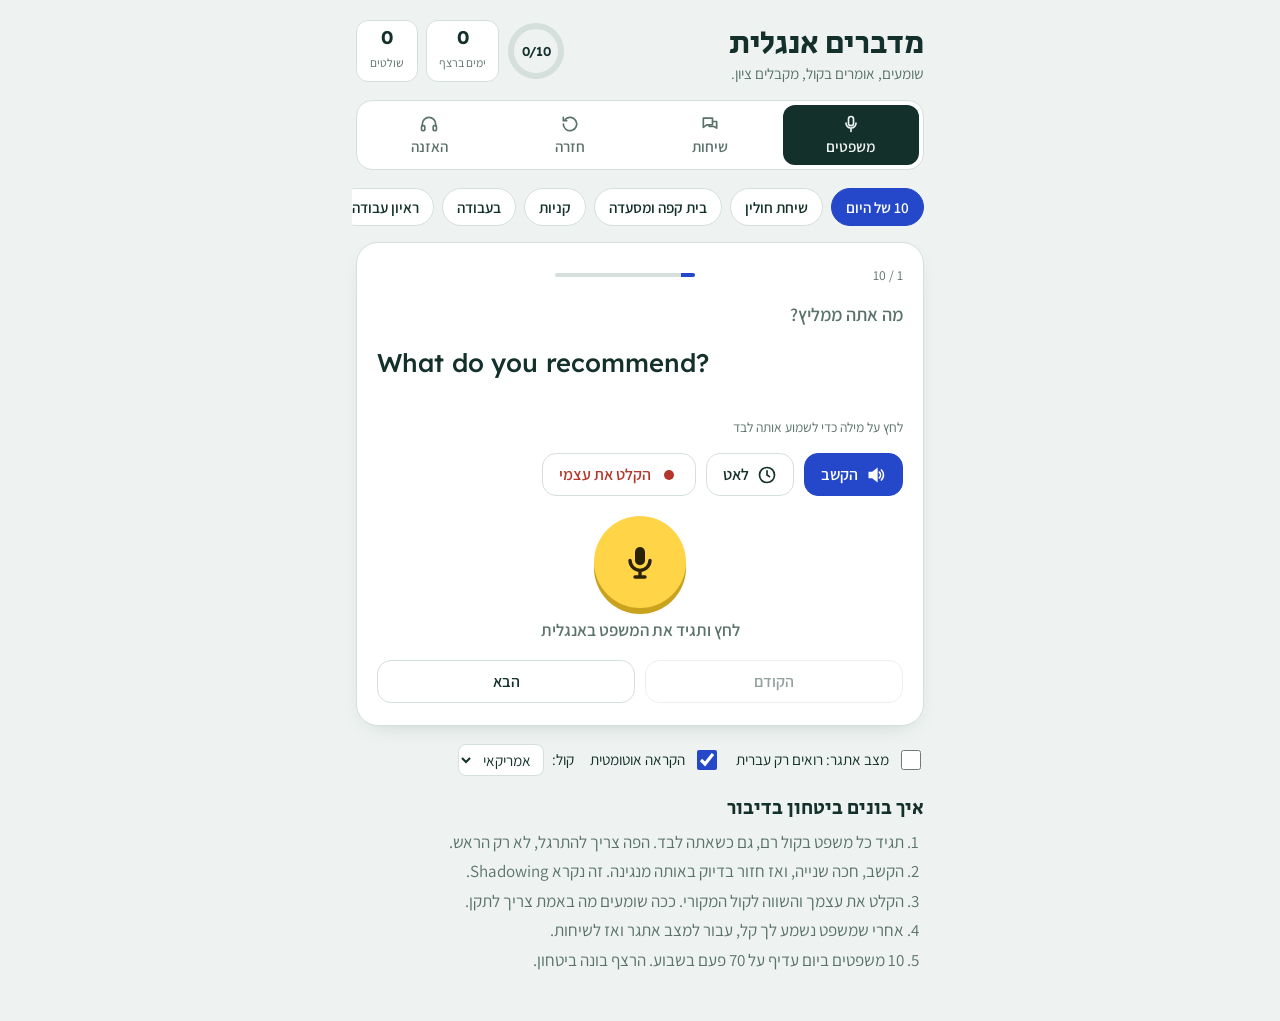
==== index.html @ 42d158cd "מדברים אנגלית - גרסה ראשונה Co-Authored-By: Claude Opus 5.5 <noreply@anthropic.com> Claude-Session: " ====
<!doctype html>
<html lang="he" dir="rtl">
<head>
<meta charset="utf-8">
<meta name="viewport" content="width=device-width,initial-scale=1,viewport-fit=cover">
<title>מדברים אנגלית</title>
<link rel="preconnect" href="https://fonts.googleapis.com">
<link rel="stylesheet" href="https://fonts.googleapis.com/css2?family=Assistant:wght@400;600;700&family=Lexend:wght@400;500;600&family=Secular+One&display=swap">
<link rel="stylesheet" href="css/style.css">
</head>
<body>
<div class="wrap">
  <header>
    <h1>מדברים אנגלית<small>שומעים, אומרים בקול, מקבלים ציון.</small></h1>
    <div class="stats" aria-label="התקדמות">
      <div class="goal" title="יעד יומי: 10 משפטים">
        <svg viewBox="0 0 58 58"><circle class="track" cx="29" cy="29" r="25"/><circle class="fill" id="goalRing" cx="29" cy="29" r="25" stroke-dasharray="157.1" stroke-dashoffset="157.1"/></svg>
        <span id="goalTxt">0/10</span>
      </div>
      <div class="stat"><b id="sStreak">0</b><span>ימים ברצף</span></div>
      <div class="stat"><b id="sMastered">0</b><span>שולטים</span></div>
    </div>
  </header>

  <div class="modes" role="tablist" aria-label="מצבי תרגול">
    <button class="mode" role="tab" data-mode="practice" aria-selected="true">
      <svg viewBox="0 0 24 24" fill="none" stroke="currentColor" stroke-width="2" stroke-linecap="round"><rect x="9" y="3" width="6" height="11" rx="3"/><path d="M6 11a6 6 0 0 0 12 0M12 17v4"/></svg>משפטים</button>
    <button class="mode" role="tab" data-mode="talk" aria-selected="false">
      <svg viewBox="0 0 24 24" fill="none" stroke="currentColor" stroke-width="2" stroke-linejoin="round"><path d="M4 5h11v8H8l-4 3V5z"/><path d="M15 9h5v8l-3-2h-6v-2"/></svg>שיחות</button>
    <button class="mode" role="tab" data-mode="review" aria-selected="false">
      <svg viewBox="0 0 24 24" fill="none" stroke="currentColor" stroke-width="2" stroke-linecap="round"><path d="M4 12a8 8 0 1 0 2.4-5.7M4 4v4h4"/></svg><span>חזרה<span class="badge" id="reviewBadge"></span></span></button>
    <button class="mode" role="tab" data-mode="listen" aria-selected="false">
      <svg viewBox="0 0 24 24" fill="none" stroke="currentColor" stroke-width="2" stroke-linecap="round"><path d="M4 14v-2a8 8 0 0 1 16 0v2"/><rect x="3" y="14" width="4" height="6" rx="1.5"/><rect x="17" y="14" width="4" height="6" rx="1.5"/></svg>האזנה</button>
  </div>

  <!-- ===== משפטים + חזרה ===== -->
  <section id="view-practice">
    <nav class="topics" id="topics" aria-label="נושאים"></nav>
    <div class="card" aria-live="polite" id="practiceCard" style="margin-top:12px">
      <div class="cardtop"><span id="pos">1 / 7</span><div class="progressbar"><i id="bar"></i></div><span id="status"></span></div>
      <div class="he" id="he"></div>
      <p class="en" id="en" lang="en"></p>
      <div class="hint">לחץ על מילה כדי לשמוע אותה לבד</div>
      <div class="tip" id="tip"></div>
      <div class="row">
        <button class="btn primary" id="listen"><svg viewBox="0 0 24 24" fill="none" stroke="currentColor" stroke-width="2" stroke-linecap="round"><path d="M4 9v6h4l5 4V5L8 9H4z" fill="currentColor"/><path d="M16 8.5a5 5 0 0 1 0 7M18.5 6a8.5 8.5 0 0 1 0 12"/></svg>הקשב</button>
        <button class="btn" id="slow"><svg viewBox="0 0 24 24" fill="none" stroke="currentColor" stroke-width="2" stroke-linecap="round"><circle cx="12" cy="12" r="9"/><path d="M12 7v5l3 2"/></svg>לאט</button>
        <button class="btn rec" id="recBtn" hidden><svg viewBox="0 0 24 24"><circle cx="12" cy="12" r="6" fill="currentColor"/></svg><span>הקלט את עצמי</span></button>
        <button class="btn" id="playMine" hidden><svg viewBox="0 0 24 24" fill="currentColor"><path d="M8 5v14l11-7z"/></svg>הקול שלי</button>
        <button class="btn" id="reveal" hidden>הצג את המשפט</button>
      </div>

      <div class="miczone">
        <button class="mic" id="mic" aria-label="לחץ ודבר"><svg viewBox="0 0 24 24" fill="currentColor"><rect x="9" y="3" width="6" height="11" rx="3"/><path d="M6 11a6 6 0 0 0 12 0" fill="none" stroke="currentColor" stroke-width="2" stroke-linecap="round"/><path d="M12 17v4M9 21h6" stroke="currentColor" stroke-width="2" stroke-linecap="round"/></svg></button>
        <div class="miclabel" id="micLabel">לחץ ותגיד את המשפט באנגלית</div>
      </div>

      <div class="result" id="result" hidden>
        <div class="score" id="score"></div>
        <div class="words" id="words"></div>
        <div class="heard" id="heard"></div>
      </div>

      <div class="selfrate" id="selfrate" hidden>
        <button class="btn" data-rate="2">אמרתי בביטחון</button>
        <button class="btn" data-rate="1">כמעט</button>
        <button class="btn" data-rate="0">צריך עוד תרגול</button>
      </div>

      <div class="nav">
        <button class="btn" id="prev">הקודם</button>
        <button class="btn" id="next">הבא</button>
      </div>
    </div>
    <div class="card empty" id="reviewEmpty" hidden style="margin-top:12px">
      <h2>אין משפטים לחזרה</h2>
      <p>משפטים שקיבלו "כמעט" או "צריך עוד תרגול" יופיעו כאן אוטומטית.</p>
    </div>
  </section>

  <!-- ===== שיחות ===== -->
  <section id="view-talk" hidden>
    <div id="scenPick" class="card">
      <h2>בחר שיחה</h2>
      <p class="hint" style="margin:0">הצד השני מדבר, ואתה עונה בקול. לחץ על בועה כדי לשמוע אותה שוב.</p>
      <div class="scen-list" id="scenList"></div>
    </div>
    <div id="scenRun" class="card" hidden>
      <div class="cardtop"><button class="btn" id="scenBack">כל השיחות</button><b id="scenTitle"></b></div>
      <div class="chat" id="chat" aria-live="polite"></div>
      <div class="yourturn" id="yourTurn" hidden>
        <div class="hint">תורך: <span id="ytHe"></span></div>
        <div class="target" id="ytEn" lang="en"></div>
        <div class="row">
          <button class="btn" id="ytListen"><svg viewBox="0 0 24 24" fill="none" stroke="currentColor" stroke-width="2" stroke-linecap="round"><path d="M4 9v6h4l5 4V5L8 9H4z" fill="currentColor"/><path d="M16 8.5a5 5 0 0 1 0 7"/></svg>איך אומרים</button>
          <button class="btn" id="ytSkip">דלג</button>
        </div>
        <div class="miczone">
          <button class="mic small" id="ytMic" aria-label="ענה בקול"><svg viewBox="0 0 24 24" fill="currentColor"><rect x="9" y="3" width="6" height="11" rx="3"/><path d="M6 11a6 6 0 0 0 12 0" fill="none" stroke="currentColor" stroke-width="2" stroke-linecap="round"/><path d="M12 17v4M9 21h6" stroke="currentColor" stroke-width="2" stroke-linecap="round"/></svg></button>
          <div class="miclabel" id="ytLabel">לחץ וענה</div>
        </div>
        <div class="selfrate" id="ytSelf" hidden>
          <button class="btn" data-rate="2">אמרתי</button>
          <button class="btn" data-rate="0">עוד פעם</button>
        </div>
      </div>
      <div class="result good" id="scenDone" hidden>
        <div class="score" id="scenScore"></div>
        <div class="row"><button class="btn primary" id="scenAgain">שוב את השיחה</button><button class="btn" id="scenOthers">שיחה אחרת</button></div>
      </div>
    </div>
  </section>

  <!-- ===== האזנה ===== -->
  <section id="view-listen" hidden>
    <div class="card" id="quizCard">
      <div class="cardtop"><span id="qPos">שאלה 1 / 10</span><div class="progressbar"><i id="qBar"></i></div><span id="qScore">0 נכונות</span></div>
      <h2>מה שמעת?</h2>
      <div class="row">
        <button class="btn primary" id="qPlay"><svg viewBox="0 0 24 24" fill="none" stroke="currentColor" stroke-width="2" stroke-linecap="round"><path d="M4 9v6h4l5 4V5L8 9H4z" fill="currentColor"/><path d="M16 8.5a5 5 0 0 1 0 7M18.5 6a8.5 8.5 0 0 1 0 12"/></svg>השמע</button>
        <button class="btn" id="qSlow">לאט</button>
      </div>
      <div class="options" id="qOpts"></div>
      <p class="en" id="qReveal" lang="en" hidden></p>
      <div class="nav"><button class="btn" id="qNext" disabled>הבא</button></div>
    </div>
    <div class="card" id="quizDone" hidden>
      <div class="bigscore" id="qFinal"></div>
      <p class="empty" id="qMsg"></p>
      <button class="btn primary" id="qRestart" style="align-self:center">סבב חדש</button>
    </div>
  </section>

  <div class="toggles">
    <label><input type="checkbox" id="challenge"> מצב אתגר: רואים רק עברית</label>
    <label><input type="checkbox" id="autoplay" checked> הקראה אוטומטית</label>
    <label>קול: <select id="voiceSel"><option value="us">אמריקאי</option><option value="gb">בריטי</option></select></label>
  </div>

  <div class="note" id="micNote" hidden></div>

  <section class="coach">
    <h2>איך בונים ביטחון בדיבור</h2>
    <ol>
      <li>תגיד כל משפט בקול רם, גם כשאתה לבד. הפה צריך להתרגל, לא רק הראש.</li>
      <li>הקשב, חכה שנייה, ואז חזור בדיוק באותה מנגינה. זה נקרא Shadowing.</li>
      <li>הקלט את עצמך והשווה לקול המקורי. ככה שומעים מה באמת צריך לתקן.</li>
      <li>אחרי שמשפט נשמע לך קל, עבור למצב אתגר ואז לשיחות.</li>
      <li>10 משפטים ביום עדיף על 70 פעם בשבוע. הרצף בונה ביטחון.</li>
    </ol>
  </section>
</div>
<script src="js/data.js"></script>
<script src="js/app.js"></script>
</body>
</html>
---- css/style.css ----
/* Layout: one-column "speaking card" app — mode tabs, topic rail, one sentence at a time, big mic at the thumb */
:root{
  --bg:#EEF3F1; --surface:#FFFFFF; --ink:#13302B; --muted:#5B726C; --line:#D5E0DC;
  --accent:#2448C9; --accent-soft:#E3E9FB; --mic:#FFD447; --mic-ink:#2A2200; --mic-edge:#C9A21E;
  --good:#16794A; --good-soft:#DDF3E7; --bad:#B4372C; --bad-soft:#FBE3E0;
  --them:#F1F5F3;
  --f-display:"Secular One","Assistant",system-ui,sans-serif;
  --f-body:"Assistant",system-ui,-apple-system,"Segoe UI",sans-serif;
  --f-en:"Lexend",system-ui,-apple-system,"Segoe UI",sans-serif;
}
@media (prefers-color-scheme:dark){:root:not([data-theme="light"]){
  --bg:#0F1A18; --surface:#172623; --ink:#E6F0ED; --muted:#93A9A3; --line:#2A3C38;
  --accent:#8EA8FF; --accent-soft:#1E2A4D; --good:#5FD39A; --good-soft:#123326; --bad:#FF8F82; --bad-soft:#3A1915;
  --them:#1D2F2B; color-scheme:dark}}
:root[data-theme="dark"]{
  --bg:#0F1A18; --surface:#172623; --ink:#E6F0ED; --muted:#93A9A3; --line:#2A3C38;
  --accent:#8EA8FF; --accent-soft:#1E2A4D; --good:#5FD39A; --good-soft:#123326; --bad:#FF8F82; --bad-soft:#3A1915;
  --them:#1D2F2B; color-scheme:dark}

*{box-sizing:border-box}
[hidden]{display:none!important}
body{background:var(--bg);color:var(--ink);font-family:var(--f-body);font-size:17px;line-height:1.5;margin:0}
.wrap{max-width:600px;margin:0 auto;padding-block:20px 48px;
  padding-left:max(16px,env(safe-area-inset-left,0px));padding-right:max(16px,env(safe-area-inset-right,0px));
  display:flex;flex-direction:column;gap:18px}
header{display:flex;align-items:flex-end;justify-content:space-between;gap:12px;flex-wrap:wrap}
h1{font-family:var(--f-display);font-weight:400;font-size:2rem;line-height:1.1;margin:0;text-wrap:balance}
h1 small{display:block;font-family:var(--f-body);font-size:.95rem;color:var(--muted);font-weight:400;margin-top:4px}
h2{font-family:var(--f-display);font-weight:400;font-size:1.25rem;margin:0}
.stats{display:flex;gap:8px;align-items:center}
.stat{background:var(--surface);border:1px solid var(--line);border-radius:12px;padding:6px 12px;text-align:center;min-width:62px}
.stat b{display:block;font-family:var(--f-en);font-size:1.15rem;font-variant-numeric:tabular-nums;line-height:1.2}
.stat span{font-size:.75rem;color:var(--muted)}
.goal{position:relative;width:58px;height:58px;flex:none}
.goal svg{width:100%;height:100%;transform:rotate(-90deg)}
.goal circle{fill:none;stroke-width:6}
.goal .track{stroke:var(--line)} .goal .fill{stroke:var(--good);stroke-linecap:round;transition:stroke-dashoffset .4s}
.goal span{position:absolute;inset:0;display:grid;place-items:center;font:600 .8rem var(--f-en);font-variant-numeric:tabular-nums}

/* mode tabs */
.modes{display:grid;grid-template-columns:repeat(4,1fr);background:var(--surface);border:1px solid var(--line);border-radius:16px;padding:4px;gap:4px}
.mode{border:none;background:transparent;color:var(--muted);font:600 .95rem var(--f-body);padding:9px 4px;border-radius:12px;cursor:pointer;display:flex;flex-direction:column;align-items:center;gap:2px}
.mode svg{width:20px;height:20px}
.mode[aria-selected="true"]{background:var(--ink);color:var(--bg)}
.mode .badge{font:600 .7rem var(--f-en);background:var(--bad);color:var(--surface);border-radius:999px;padding:0 6px;margin-inline-start:4px}
.mode .badge:empty{display:none}

.topics{display:flex;gap:8px;overflow-x:auto;padding-bottom:4px;scrollbar-width:none;margin-inline:-4px;padding-inline:4px}
.topics::-webkit-scrollbar{display:none}
.chip{flex:none;border:1px solid var(--line);background:var(--surface);color:var(--ink);font:600 .95rem var(--f-body);
  padding:8px 14px;border-radius:999px;cursor:pointer;white-space:nowrap}
.chip[aria-pressed="true"]{background:var(--ink);color:var(--bg);border-color:var(--ink)}
.chip.daily{border-color:var(--accent);color:var(--accent)}
.chip.daily[aria-pressed="true"]{background:var(--accent);color:var(--surface);border-color:var(--accent)}

.card{background:var(--surface);border:1px solid var(--line);border-radius:22px;padding:22px 20px;display:flex;flex-direction:column;gap:16px;box-shadow:0 8px 24px -16px rgba(19,48,43,.35)}
.cardtop{display:flex;justify-content:space-between;align-items:center;font-size:.85rem;color:var(--muted);gap:8px}
.progressbar{flex:1;height:4px;background:var(--line);border-radius:4px;overflow:hidden;max-width:140px}
.progressbar i{display:block;height:100%;background:var(--accent);width:0;transition:width .3s}
.he{font-size:1.15rem;font-weight:600;color:var(--muted)}
.en{font-family:var(--f-en);font-size:1.6rem;font-weight:500;line-height:1.4;direction:ltr;text-align:left;margin:0;min-height:2.2em;display:flex;flex-wrap:wrap;gap:0 .3em}
.en .w{cursor:pointer;border-radius:6px;padding:0 2px;margin:0 -2px}
.en .w:hover{background:var(--accent-soft)}
.en.hidden-en .w{color:transparent;background:var(--line);user-select:none}
.tip{font-size:.92rem;background:var(--accent-soft);color:var(--ink);border-radius:12px;padding:8px 12px}
.tip:empty{display:none}
.hint{font-size:.85rem;color:var(--muted)}

.row{display:flex;gap:10px;flex-wrap:wrap;align-items:center}
.btn{display:inline-flex;align-items:center;gap:8px;border:1px solid var(--line);background:var(--surface);color:var(--ink);
  font:600 1rem var(--f-body);padding:10px 16px;border-radius:14px;cursor:pointer}
.btn svg{width:20px;height:20px;flex:none}
.btn:hover{border-color:var(--accent)}
.btn:disabled{opacity:.45;cursor:default}
.btn.primary{background:var(--accent);border-color:var(--accent);color:var(--surface)}
.btn.rec{color:var(--bad)}
.btn.rec.on{background:var(--bad);color:var(--surface);border-color:var(--bad)}
:focus-visible{outline:3px solid var(--accent);outline-offset:2px}

.miczone{display:flex;flex-direction:column;align-items:center;gap:10px;padding-top:4px}
.mic{width:92px;height:92px;border-radius:50%;border:none;background:var(--mic);color:var(--mic-ink);cursor:pointer;
  display:grid;place-items:center;box-shadow:0 6px 0 var(--mic-edge);transition:transform .1s}
.mic:active{transform:translateY(3px);box-shadow:0 3px 0 var(--mic-edge)}
.mic svg{width:40px;height:40px}
.mic.on{animation:pulse 1.2s infinite}
.mic.small{width:72px;height:72px}
.mic.small svg{width:32px;height:32px}
@keyframes pulse{0%{box-shadow:0 6px 0 var(--mic-edge),0 0 0 0 rgba(255,212,71,.6)}100%{box-shadow:0 6px 0 var(--mic-edge),0 0 0 22px rgba(255,212,71,0)}}
.miclabel{font-weight:600;color:var(--muted);text-align:center;min-height:1.5em}

.result{border-radius:16px;padding:14px 16px;display:flex;flex-direction:column;gap:8px}
.result.good{background:var(--good-soft)} .result.mid{background:var(--accent-soft)} .result.low{background:var(--bad-soft)}
.score{font-family:var(--f-display);font-size:1.4rem;line-height:1.2}
.words{direction:ltr;text-align:left;font-family:var(--f-en);font-size:1.1rem;display:flex;flex-wrap:wrap;gap:6px}
.words span{padding:1px 6px;border-radius:6px}
.words .ok{color:var(--good);background:color-mix(in srgb,var(--good) 12%,transparent)}
.words .miss{color:var(--bad);text-decoration:underline wavy;text-underline-offset:4px;cursor:pointer}
.heard{font-size:.9rem;color:var(--muted)}
.heard bdi{font-family:var(--f-en)}

.selfrate{display:flex;gap:10px;flex-wrap:wrap;justify-content:center}
.nav{display:flex;justify-content:space-between;gap:10px}
.nav .btn{flex:1;justify-content:center}

.toggles{display:flex;gap:16px;flex-wrap:wrap;font-size:.95rem}
.toggles label{display:flex;align-items:center;gap:8px;cursor:pointer}
.toggles input{width:20px;height:20px;accent-color:var(--accent)}
.toggles select{font:inherit;padding:4px 8px;border-radius:8px;border:1px solid var(--line);background:var(--surface);color:var(--ink)}

.note{font-size:.88rem;color:var(--muted);background:var(--surface);border:1px dashed var(--line);border-radius:14px;padding:10px 14px}

/* dialogues */
.scen-list{display:grid;grid-template-columns:repeat(auto-fill,minmax(160px,1fr));gap:10px}
.scen{border:1px solid var(--line);background:var(--surface);border-radius:16px;padding:14px;text-align:start;cursor:pointer;color:var(--ink);font:inherit;display:flex;flex-direction:column;gap:4px}
.scen:hover{border-color:var(--accent)}
.scen b{font-size:1.05rem}
.scen small{font-family:var(--f-en);color:var(--muted);direction:ltr;text-align:right}
.scen .best{font-size:.8rem;color:var(--good);font-weight:600}
.chat{display:flex;flex-direction:column;gap:10px;max-height:52vh;overflow-y:auto;padding:2px}
.bubble{max-width:85%;border-radius:18px;padding:10px 14px;display:flex;flex-direction:column;gap:2px}
.bubble .t{font-family:var(--f-en);direction:ltr;text-align:left;font-size:1.05rem}
.bubble .h{font-size:.85rem;color:var(--muted)}
.bubble.them{background:var(--them);align-self:flex-end;border-end-end-radius:6px;cursor:pointer}
.bubble.you{background:var(--accent-soft);align-self:flex-start;border-end-start-radius:6px}
.bubble.you .s{font:600 .8rem var(--f-en);color:var(--good)}
.bubble.you .s.mid{color:var(--accent)} .bubble.you .s.low{color:var(--bad)}
.yourturn{border:2px dashed var(--accent);border-radius:16px;padding:12px 14px;display:flex;flex-direction:column;gap:8px}
.yourturn .target{font-family:var(--f-en);direction:ltr;text-align:left;font-size:1.15rem}
.yourturn .target.hidden-en{color:transparent;background:var(--line);border-radius:8px;user-select:none}

/* listening quiz */
.options{display:flex;flex-direction:column;gap:8px}
.opt{border:1px solid var(--line);background:var(--surface);color:var(--ink);font:600 1.02rem var(--f-body);padding:12px 14px;border-radius:14px;cursor:pointer;text-align:start}
.opt:hover{border-color:var(--accent)}
.opt.right{background:var(--good-soft);border-color:var(--good)}
.opt.wrong{background:var(--bad-soft);border-color:var(--bad)}
.bigscore{font-family:var(--f-display);font-size:2.4rem;text-align:center;line-height:1}

.coach{display:flex;flex-direction:column;gap:6px}
.coach ol{margin:0;padding-inline-start:20px;color:var(--muted);display:flex;flex-direction:column;gap:4px}
.empty{text-align:center;color:var(--muted);padding:12px}
@media (max-width:420px){.en{font-size:1.35rem}.mode{font-size:.85rem}}
@media (prefers-reduced-motion:reduce){*{animation:none!important;transition:none!important}}
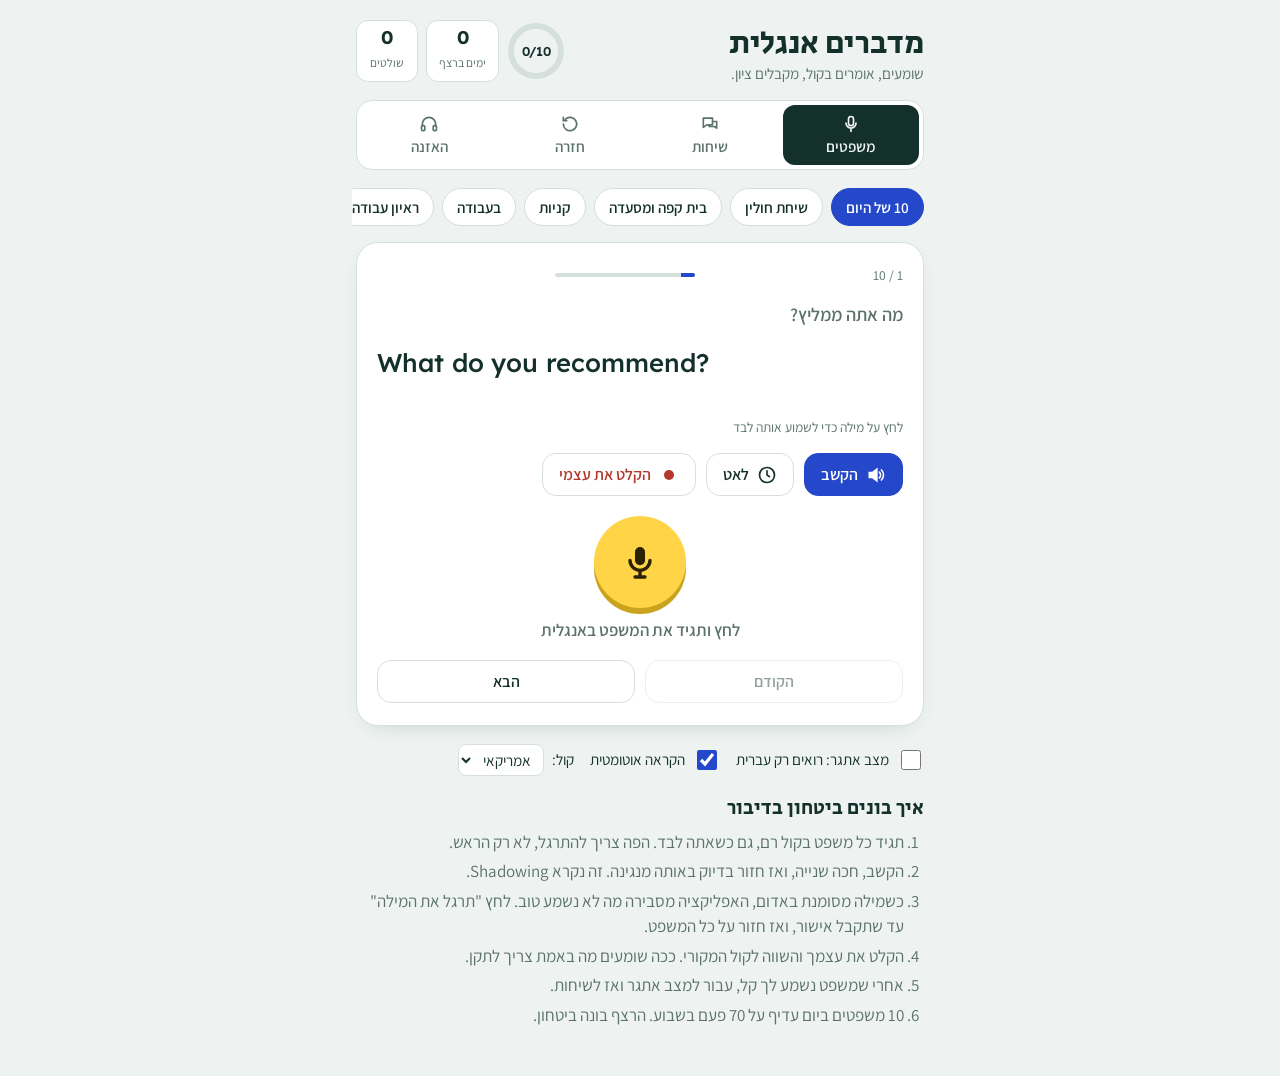
==== commit 9bf10a98: "תיקון הגייה: סימון מילים, טיפים ותרגול מילה בודדת Co-Authored-By: Claude Opus 5.5 <noreply@anthropic" ====
--- a/index.html
+++ b/index.html
@@ -59,6 +59,7 @@
         <div class="score" id="score"></div>
         <div class="words" id="words"></div>
         <div class="heard" id="heard"></div>
+        <div class="fixes" id="fixes" hidden></div>
       </div>
 
       <div class="selfrate" id="selfrate" hidden>
@@ -99,6 +100,7 @@
           <button class="mic small" id="ytMic" aria-label="ענה בקול"><svg viewBox="0 0 24 24" fill="currentColor"><rect x="9" y="3" width="6" height="11" rx="3"/><path d="M6 11a6 6 0 0 0 12 0" fill="none" stroke="currentColor" stroke-width="2" stroke-linecap="round"/><path d="M12 17v4M9 21h6" stroke="currentColor" stroke-width="2" stroke-linecap="round"/></svg></button>
           <div class="miclabel" id="ytLabel">לחץ וענה</div>
         </div>
+        <div class="fixes" id="ytFixes" hidden></div>
         <div class="selfrate" id="ytSelf" hidden>
           <button class="btn" data-rate="2">אמרתי</button>
           <button class="btn" data-rate="0">עוד פעם</button>
@@ -107,6 +109,7 @@
       <div class="result good" id="scenDone" hidden>
         <div class="score" id="scenScore"></div>
         <div class="row"><button class="btn primary" id="scenAgain">שוב את השיחה</button><button class="btn" id="scenOthers">שיחה אחרת</button></div>
+        <div class="fixes" id="scenFixes" hidden></div>
       </div>
     </div>
   </section>
@@ -144,6 +147,7 @@
     <ol>
       <li>תגיד כל משפט בקול רם, גם כשאתה לבד. הפה צריך להתרגל, לא רק הראש.</li>
       <li>הקשב, חכה שנייה, ואז חזור בדיוק באותה מנגינה. זה נקרא Shadowing.</li>
+      <li>כשמילה מסומנת באדום, האפליקציה מסבירה מה לא נשמע טוב. לחץ "תרגל את המילה" עד שתקבל אישור, ואז חזור על כל המשפט.</li>
       <li>הקלט את עצמך והשווה לקול המקורי. ככה שומעים מה באמת צריך לתקן.</li>
       <li>אחרי שמשפט נשמע לך קל, עבור למצב אתגר ואז לשיחות.</li>
       <li>10 משפטים ביום עדיף על 70 פעם בשבוע. הרצף בונה ביטחון.</li>
--- a/css/style.css
+++ b/css/style.css
@@ -136,6 +136,18 @@
 .opt.wrong{background:var(--bad-soft);border-color:var(--bad)}
 .bigscore{font-family:var(--f-display);font-size:2.4rem;text-align:center;line-height:1}
 
+.fixes{display:flex;flex-direction:column;gap:10px;border-top:1px solid var(--line);padding-top:10px}
+.fixes-title{font-family:var(--f-display);font-size:1.05rem}
+.fix{background:var(--surface);border:1px solid var(--line);border-radius:14px;padding:10px 12px;display:flex;flex-direction:column;gap:6px}
+.fix-head{display:flex;align-items:baseline;gap:10px;flex-wrap:wrap}
+.fix-word{font:600 1.2rem var(--f-en);color:var(--bad)}
+.fix-phon{font-size:.95rem;color:var(--ink)}
+.fix-tips{margin:0;padding-inline-start:18px;font-size:.92rem;color:var(--muted);display:flex;flex-direction:column;gap:2px}
+.fix-actions{gap:8px}
+.btn.sm{padding:6px 12px;font-size:.9rem;border-radius:10px}
+.btn.on{background:var(--mic);color:var(--mic-ink);border-color:var(--mic-edge)}
+.fix-res{font-size:.9rem;font-weight:600;color:var(--muted);flex-basis:100%}
+.fix-res.good{color:var(--good)} .fix-res.bad{color:var(--bad)}
 .coach{display:flex;flex-direction:column;gap:6px}
 .coach ol{margin:0;padding-inline-start:20px;color:var(--muted);display:flex;flex-direction:column;gap:4px}
 .empty{text-align:center;color:var(--muted);padding:12px}
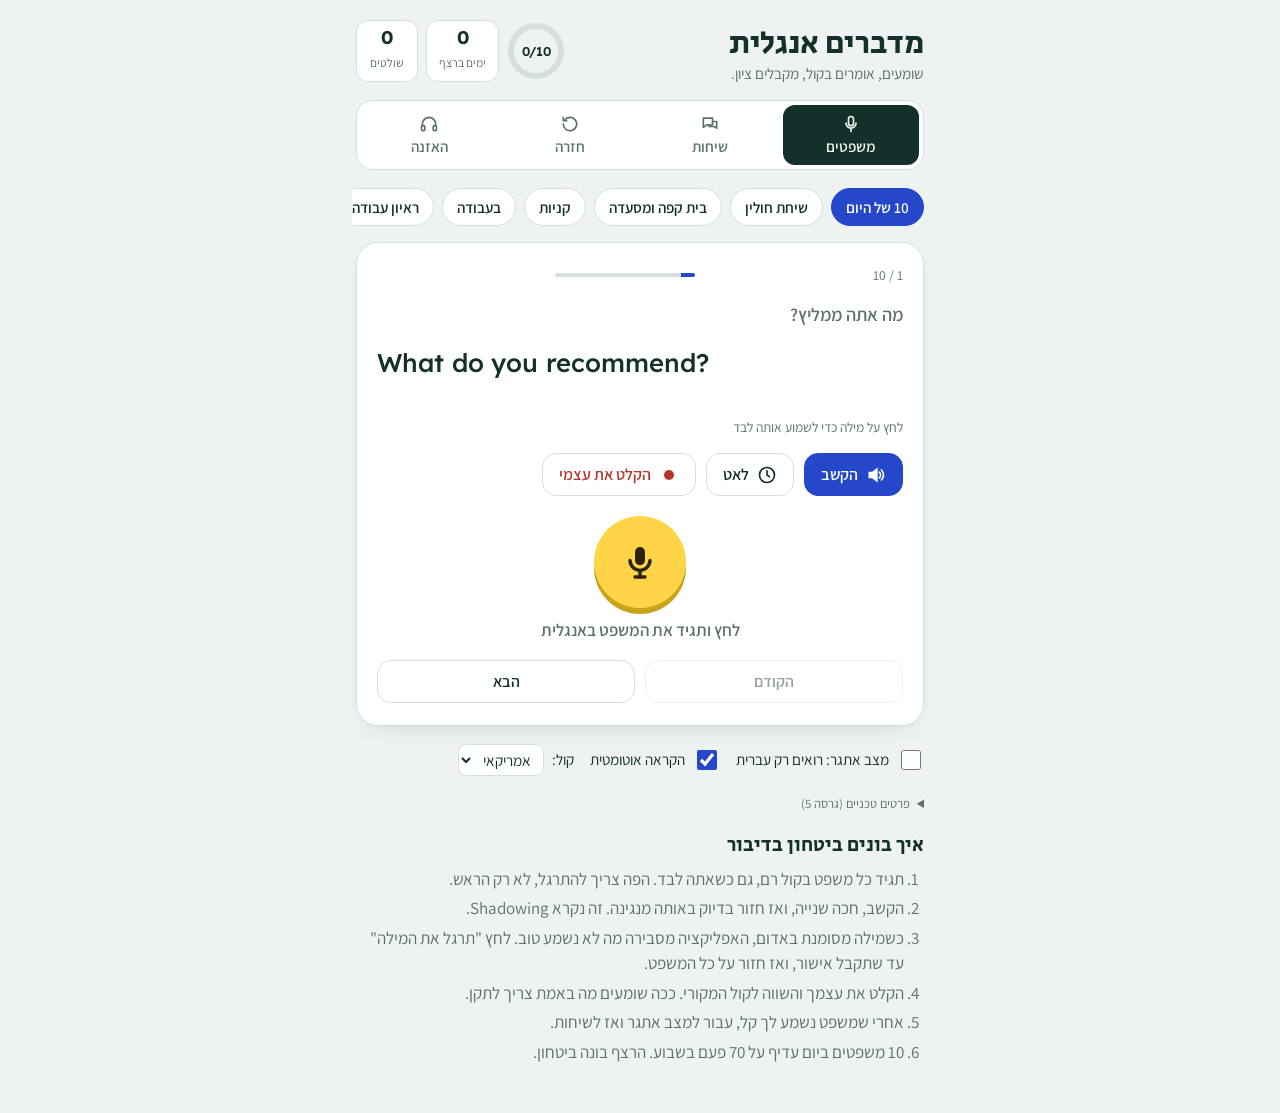
==== commit 7c8ef46f: "יומן האזנה לאבחון ומניעת מטמון ישן Co-Authored-By: Claude Opus 5.5 <noreply@anthropic.com> Claude-Se" ====
--- a/index.html
+++ b/index.html
@@ -6,7 +6,7 @@
 <title>מדברים אנגלית</title>
 <link rel="preconnect" href="https://fonts.googleapis.com">
 <link rel="stylesheet" href="https://fonts.googleapis.com/css2?family=Assistant:wght@400;600;700&family=Lexend:wght@400;500;600&family=Secular+One&display=swap">
-<link rel="stylesheet" href="css/style.css">
+<link rel="stylesheet" href="css/style.css?v=5">
 </head>
 <body>
 <div class="wrap">
@@ -142,6 +142,8 @@
 
   <div class="note" id="micNote" hidden></div>
 
+  <details class="debug"><summary>פרטים טכניים (גרסה 5)</summary><pre id="debugLog">עוד לא היו האזנות.</pre></details>
+
   <section class="coach">
     <h2>איך בונים ביטחון בדיבור</h2>
     <ol>
@@ -154,7 +156,7 @@
     </ol>
   </section>
 </div>
-<script src="js/data.js"></script>
-<script src="js/app.js"></script>
+<script src="js/data.js?v=5"></script>
+<script src="js/app.js?v=5"></script>
 </body>
 </html>
--- a/css/style.css
+++ b/css/style.css
@@ -153,3 +153,6 @@
 .empty{text-align:center;color:var(--muted);padding:12px}
 @media (max-width:420px){.en{font-size:1.35rem}.mode{font-size:.85rem}}
 @media (prefers-reduced-motion:reduce){*{animation:none!important;transition:none!important}}
+
+.debug{font-size:.8rem;color:var(--muted)}
+.debug pre{direction:ltr;text-align:left;white-space:pre-wrap;background:var(--surface);border:1px solid var(--line);border-radius:10px;padding:8px;max-height:220px;overflow:auto;margin:6px 0 0}
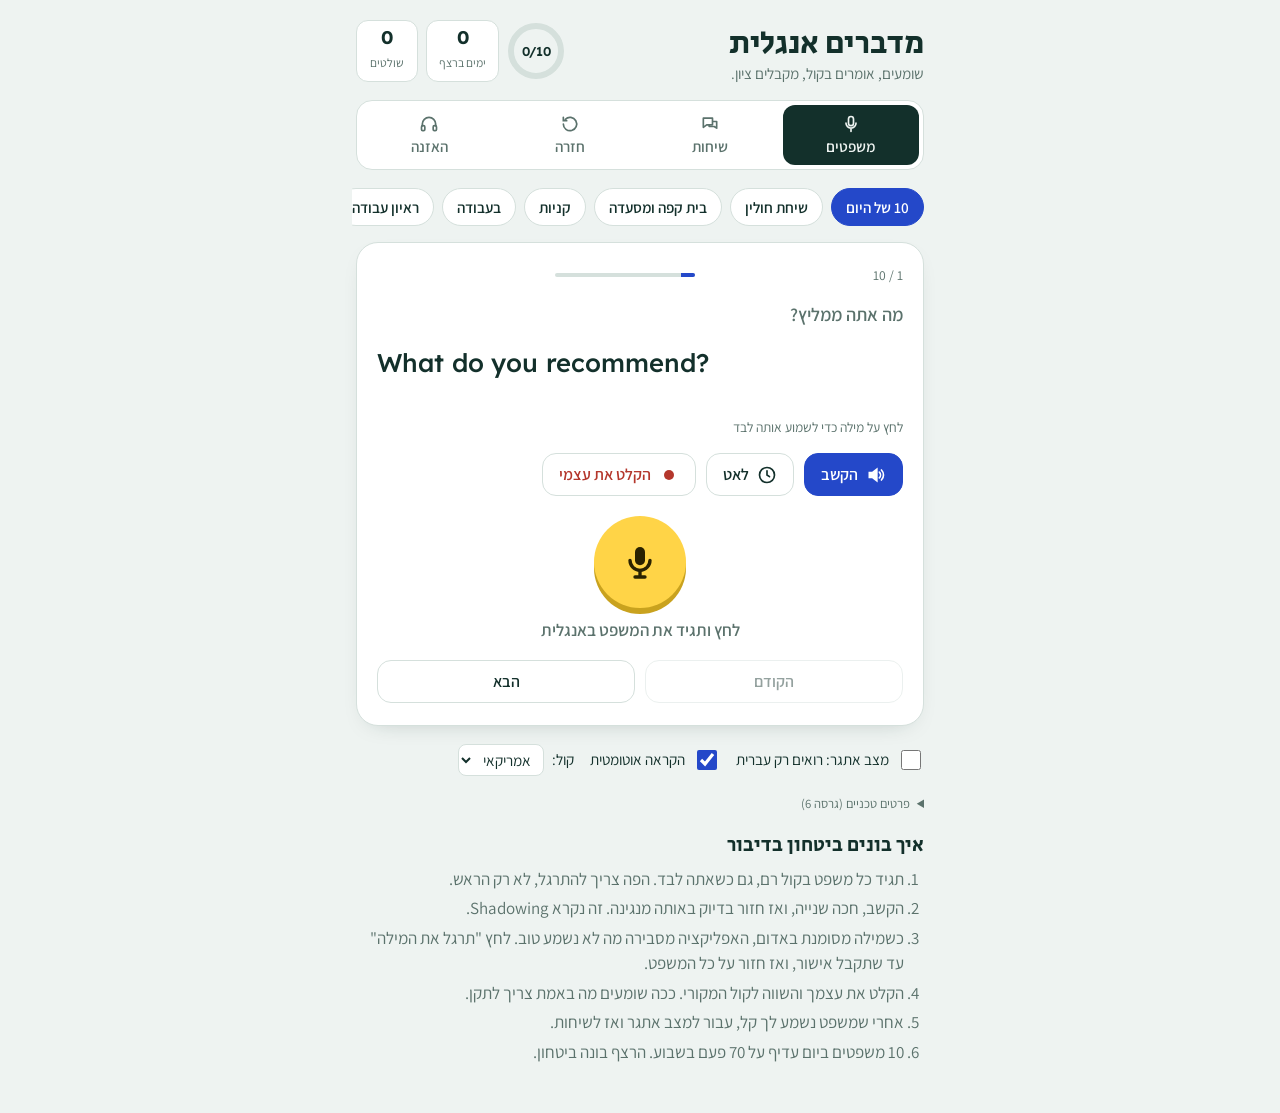
==== commit 257284c8: "האזנה עמידה: הקשבה רציפה, עצירה אחרי שקט, ניסיון חוזר אוטומטי Co-Authored-By: Claude Opus 5.5 <norep" ====
--- a/index.html
+++ b/index.html
@@ -6,7 +6,7 @@
 <title>מדברים אנגלית</title>
 <link rel="preconnect" href="https://fonts.googleapis.com">
 <link rel="stylesheet" href="https://fonts.googleapis.com/css2?family=Assistant:wght@400;600;700&family=Lexend:wght@400;500;600&family=Secular+One&display=swap">
-<link rel="stylesheet" href="css/style.css?v=5">
+<link rel="stylesheet" href="css/style.css?v=6">
 </head>
 <body>
 <div class="wrap">
@@ -142,7 +142,7 @@
 
   <div class="note" id="micNote" hidden></div>
 
-  <details class="debug"><summary>פרטים טכניים (גרסה 5)</summary><pre id="debugLog">עוד לא היו האזנות.</pre></details>
+  <details class="debug"><summary>פרטים טכניים (גרסה 6)</summary><pre id="debugLog">עוד לא היו האזנות.</pre></details>
 
   <section class="coach">
     <h2>איך בונים ביטחון בדיבור</h2>
@@ -156,7 +156,7 @@
     </ol>
   </section>
 </div>
-<script src="js/data.js?v=5"></script>
-<script src="js/app.js?v=5"></script>
+<script src="js/data.js?v=6"></script>
+<script src="js/app.js?v=6"></script>
 </body>
 </html>
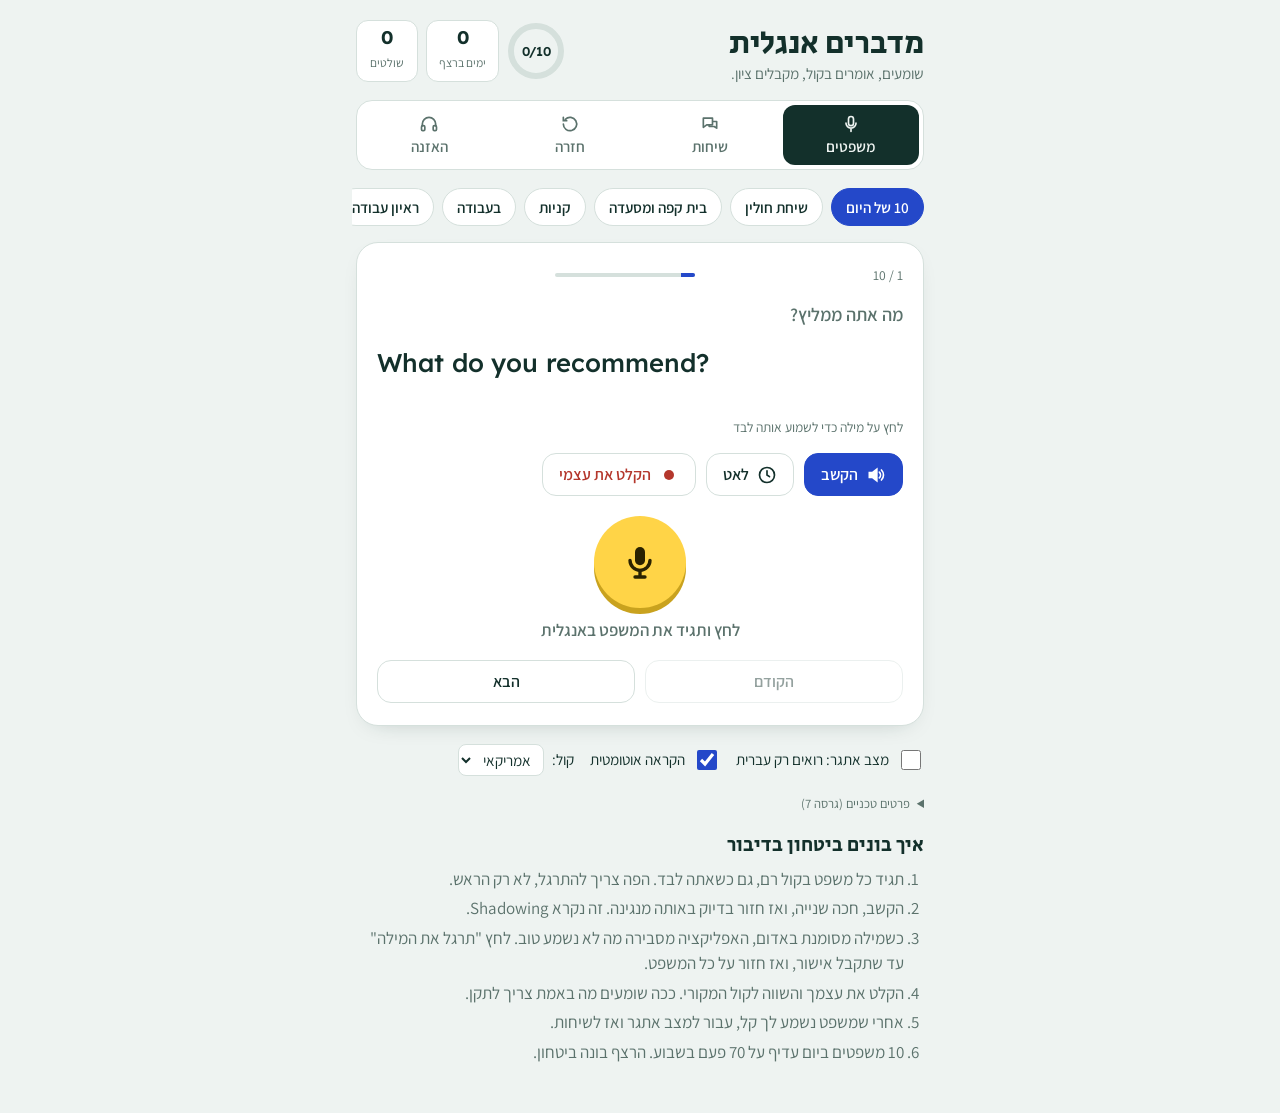
==== commit a8aab0d7: "עמידות לרעש רקע: עצירה חכמה כשהמשפט נאמר, אזהרת רעש Co-Authored-By: Claude Opus 5.5 <noreply@anthrop" ====
--- a/index.html
+++ b/index.html
@@ -6,7 +6,7 @@
 <title>מדברים אנגלית</title>
 <link rel="preconnect" href="https://fonts.googleapis.com">
 <link rel="stylesheet" href="https://fonts.googleapis.com/css2?family=Assistant:wght@400;600;700&family=Lexend:wght@400;500;600&family=Secular+One&display=swap">
-<link rel="stylesheet" href="css/style.css?v=6">
+<link rel="stylesheet" href="css/style.css?v=7">
 </head>
 <body>
 <div class="wrap">
@@ -60,6 +60,7 @@
         <div class="words" id="words"></div>
         <div class="heard" id="heard"></div>
         <div class="fixes" id="fixes" hidden></div>
+        <div class="noise" id="noiseNote" hidden></div>
       </div>
 
       <div class="selfrate" id="selfrate" hidden>
@@ -142,7 +143,7 @@
 
   <div class="note" id="micNote" hidden></div>
 
-  <details class="debug"><summary>פרטים טכניים (גרסה 6)</summary><pre id="debugLog">עוד לא היו האזנות.</pre></details>
+  <details class="debug"><summary>פרטים טכניים (גרסה 7)</summary><pre id="debugLog">עוד לא היו האזנות.</pre></details>
 
   <section class="coach">
     <h2>איך בונים ביטחון בדיבור</h2>
@@ -156,7 +157,7 @@
     </ol>
   </section>
 </div>
-<script src="js/data.js?v=6"></script>
-<script src="js/app.js?v=6"></script>
+<script src="js/data.js?v=7"></script>
+<script src="js/app.js?v=7"></script>
 </body>
 </html>
--- a/css/style.css
+++ b/css/style.css
@@ -156,3 +156,5 @@
 
 .debug{font-size:.8rem;color:var(--muted)}
 .debug pre{direction:ltr;text-align:left;white-space:pre-wrap;background:var(--surface);border:1px solid var(--line);border-radius:10px;padding:8px;max-height:220px;overflow:auto;margin:6px 0 0}
+
+.noise{font-size:.9rem;background:var(--bad-soft);color:var(--ink);border-radius:12px;padding:8px 12px}
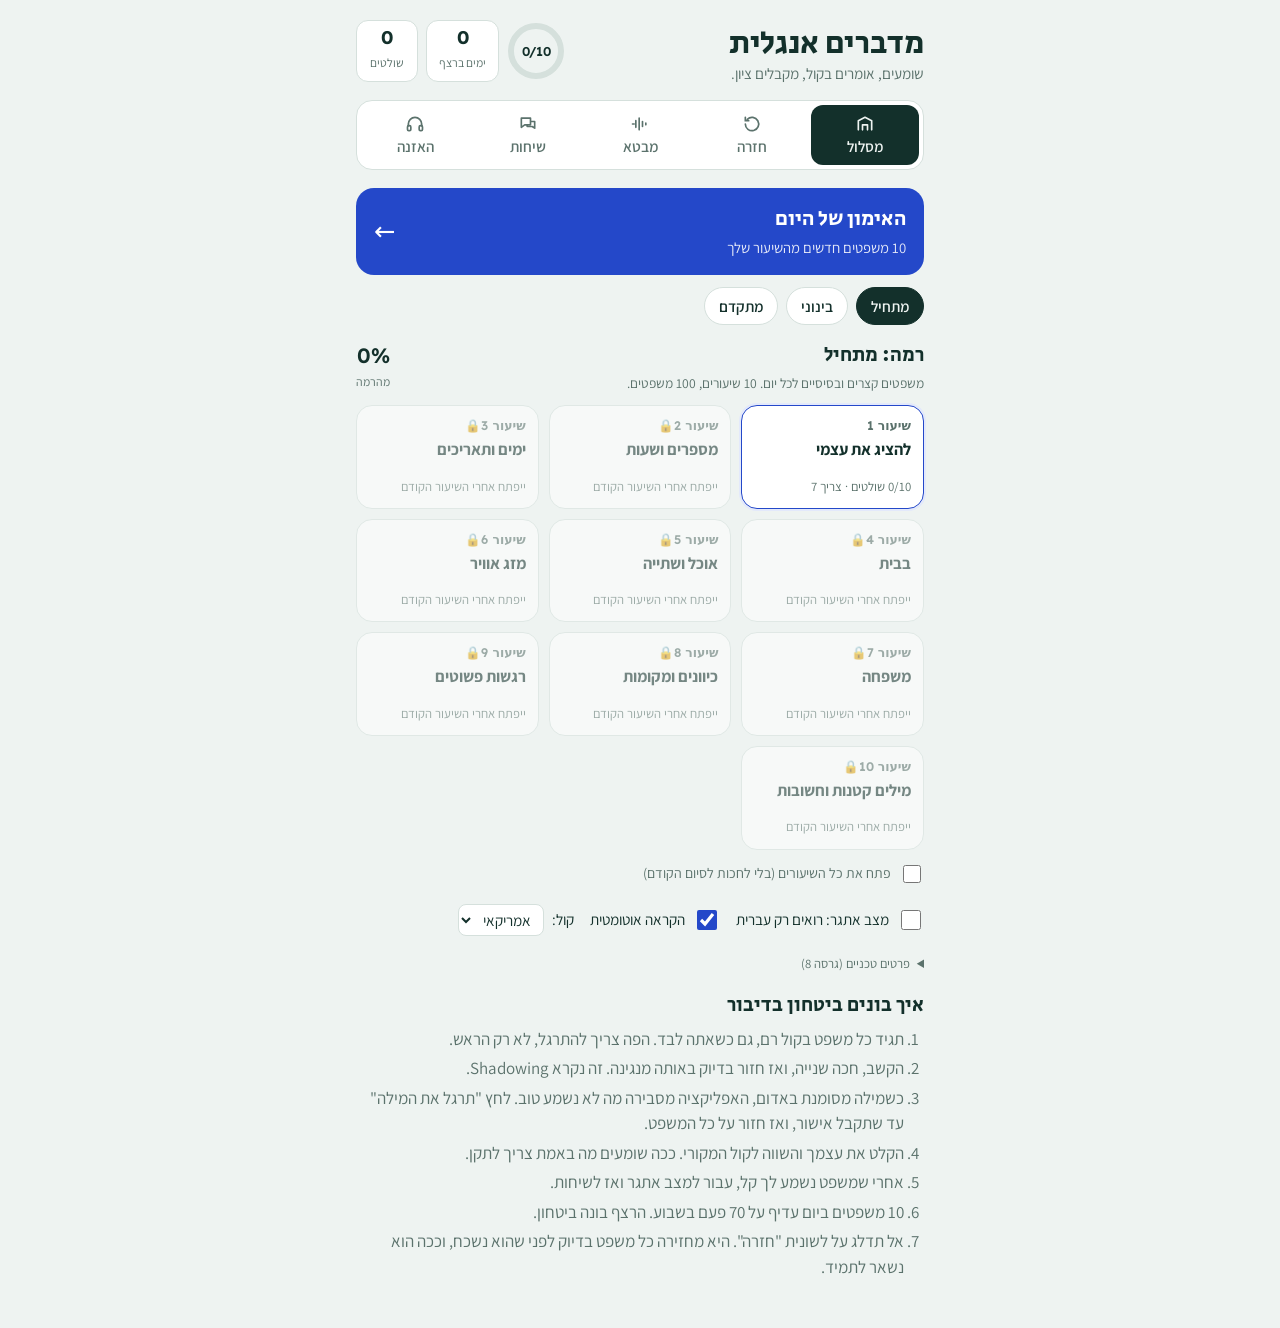
==== commit d74bd260: "גרסה 8: מסלול 3 רמות ו-300 משפטים, חזרה חכמה במרווחים, יחידות מבטא, תעודה Co-Authored-By: Claude Opu" ====
--- a/index.html
+++ b/index.html
@@ -6,7 +6,7 @@
 <title>מדברים אנגלית</title>
 <link rel="preconnect" href="https://fonts.googleapis.com">
 <link rel="stylesheet" href="https://fonts.googleapis.com/css2?family=Assistant:wght@400;600;700&family=Lexend:wght@400;500;600&family=Secular+One&display=swap">
-<link rel="stylesheet" href="css/style.css?v=7">
+<link rel="stylesheet" href="css/style.css?v=8">
 </head>
 <body>
 <div class="wrap">
@@ -23,20 +23,34 @@
   </header>
 
   <div class="modes" role="tablist" aria-label="מצבי תרגול">
-    <button class="mode" role="tab" data-mode="practice" aria-selected="true">
-      <svg viewBox="0 0 24 24" fill="none" stroke="currentColor" stroke-width="2" stroke-linecap="round"><rect x="9" y="3" width="6" height="11" rx="3"/><path d="M6 11a6 6 0 0 0 12 0M12 17v4"/></svg>משפטים</button>
+    <button class="mode" role="tab" data-mode="course" aria-selected="true">
+      <svg viewBox="0 0 24 24" fill="none" stroke="currentColor" stroke-width="2" stroke-linecap="round" stroke-linejoin="round"><path d="M4 19V8l8-4 8 4v11"/><path d="M9 19v-6h6v6"/></svg>מסלול</button>
+    <button class="mode" role="tab" data-mode="review" aria-selected="false">
+      <svg viewBox="0 0 24 24" fill="none" stroke="currentColor" stroke-width="2" stroke-linecap="round"><path d="M4 12a8 8 0 1 0 2.4-5.7M4 4v4h4"/></svg><span>חזרה<span class="badge" id="reviewBadge"></span></span></button>
+    <button class="mode" role="tab" data-mode="accent" aria-selected="false">
+      <svg viewBox="0 0 24 24" fill="none" stroke="currentColor" stroke-width="2" stroke-linecap="round"><path d="M3 12h2M7 8v8M11 5v14M15 9v6M19 11v2"/></svg>מבטא</button>
     <button class="mode" role="tab" data-mode="talk" aria-selected="false">
       <svg viewBox="0 0 24 24" fill="none" stroke="currentColor" stroke-width="2" stroke-linejoin="round"><path d="M4 5h11v8H8l-4 3V5z"/><path d="M15 9h5v8l-3-2h-6v-2"/></svg>שיחות</button>
-    <button class="mode" role="tab" data-mode="review" aria-selected="false">
-      <svg viewBox="0 0 24 24" fill="none" stroke="currentColor" stroke-width="2" stroke-linecap="round"><path d="M4 12a8 8 0 1 0 2.4-5.7M4 4v4h4"/></svg><span>חזרה<span class="badge" id="reviewBadge"></span></span></button>
     <button class="mode" role="tab" data-mode="listen" aria-selected="false">
       <svg viewBox="0 0 24 24" fill="none" stroke="currentColor" stroke-width="2" stroke-linecap="round"><path d="M4 14v-2a8 8 0 0 1 16 0v2"/><rect x="3" y="14" width="4" height="6" rx="1.5"/><rect x="17" y="14" width="4" height="6" rx="1.5"/></svg>האזנה</button>
   </div>
 
   <!-- ===== משפטים + חזרה ===== -->
-  <section id="view-practice">
-    <nav class="topics" id="topics" aria-label="נושאים"></nav>
-    <div class="card" aria-live="polite" id="practiceCard" style="margin-top:12px">
+  <section id="view-practice" class="stack">
+    <div id="courseHome" class="stack">
+      <button class="daily" id="dailyBtn">
+        <span class="daily-t"><b>האימון של היום</b><small id="dailySub">10 משפטים: חזרות שהגיע זמנן ומשפטים חדשים מהשיעור שלך</small></span>
+        <span class="daily-go" aria-hidden="true">←</span>
+      </button>
+      <nav class="topics" id="levels" aria-label="רמות"></nav>
+      <div class="levelhead"><div><h2 id="levelName"></h2><p class="hint" id="levelDesc"></p></div><div class="lvlprog"><b id="levelPct">0%</b><span>מהרמה</span></div></div>
+      <div class="lessons" id="lessons"></div>
+      <div class="certcta" id="certCta" hidden><b>סיימת את הרמה!</b><button class="btn primary" id="certOpen">קבל תעודה</button></div>
+      <label class="unlockall"><input type="checkbox" id="unlockAll"> פתח את כל השיעורים (בלי לחכות לסיום הקודם)</label>
+    </div>
+    <div class="lessonbar" id="lessonBar" hidden><button class="btn sm" id="backHome">→ לשיעורים</button><b id="lessonTitle"></b></div>
+    <div class="toast" id="toast" hidden></div>
+    <div class="card" aria-live="polite" id="practiceCard" hidden>
       <div class="cardtop"><span id="pos">1 / 7</span><div class="progressbar"><i id="bar"></i></div><span id="status"></span></div>
       <div class="he" id="he"></div>
       <p class="en" id="en" lang="en"></p>
@@ -74,9 +88,56 @@
         <button class="btn" id="next">הבא</button>
       </div>
     </div>
-    <div class="card empty" id="reviewEmpty" hidden style="margin-top:12px">
-      <h2>אין משפטים לחזרה</h2>
-      <p>משפטים שקיבלו "כמעט" או "צריך עוד תרגול" יופיעו כאן אוטומטית.</p>
+    <div class="card empty" id="reviewEmpty" hidden>
+      <h2>אין חזרות להיום</h2>
+      <p>כל משפט שתרגלת חוזר בדיוק כשמתחילים לשכוח אותו: אחרי יום, 3 ימים, שבוע, שבועיים וחודש. כשהגיע זמן של משפט, הוא יופיע כאן.</p>
+      <p class="hint" id="nextDue"></p>
+    </div>
+  </section>
+
+  <!-- ===== מבטא ===== -->
+  <section id="view-accent" class="stack" hidden>
+    <div id="accHome" class="stack">
+      <div class="card"><h2>הצלילים שהכי קשים לדוברי עברית</h2><p class="hint" style="margin:0">בכל יחידה: הסבר איך מזיזים את הפה, ואז תרגול עם זוגות מילים שנשמעות כמעט אותו דבר. אם תגיד לא נכון, המערכת תשמע את המילה השנייה.</p></div>
+      <div class="units" id="units"></div>
+    </div>
+    <div id="accUnit" class="stack" hidden>
+      <div class="lessonbar"><button class="btn sm" id="accBack">→ לכל הצלילים</button><b id="accTitle"></b></div>
+      <div class="card" id="accLearn">
+        <p id="accExplain" style="margin:0"></p>
+        <h3>איך עושים את זה</h3>
+        <ol class="how" id="accHow"></ol>
+        <h3>זוגות לתרגול <span class="hint">(לחץ כדי לשמוע)</span></h3>
+        <div class="pairs" id="accPairs"></div>
+        <button class="btn primary" id="accStart" style="align-self:flex-start">התחל תרגול</button>
+      </div>
+      <div class="card" id="accEx" hidden>
+        <div class="cardtop"><span id="axPos"></span><div class="progressbar"><i id="axBar"></i></div><span id="axScore"></span></div>
+        <h2 id="axQ"></h2>
+        <div id="axListen" class="stack">
+          <div class="row"><button class="btn primary" id="axPlay"><svg viewBox="0 0 24 24" fill="none" stroke="currentColor" stroke-width="2" stroke-linecap="round"><path d="M4 9v6h4l5 4V5L8 9H4z" fill="currentColor"/><path d="M16 8.5a5 5 0 0 1 0 7M18.5 6a8.5 8.5 0 0 1 0 12"/></svg>השמע שוב</button><button class="btn" id="axSlow">לאט</button></div>
+          <div class="pairchoice" id="axChoices"></div>
+        </div>
+        <div id="axSay" class="stack">
+          <div class="bigword"><bdi lang="en" id="axWord"></bdi><span id="axMean"></span></div>
+          <div class="row" style="justify-content:center"><button class="btn" id="axHear"><svg viewBox="0 0 24 24" fill="none" stroke="currentColor" stroke-width="2" stroke-linecap="round"><path d="M4 9v6h4l5 4V5L8 9H4z" fill="currentColor"/><path d="M16 8.5a5 5 0 0 1 0 7M18.5 6a8.5 8.5 0 0 1 0 12"/></svg>איך אומרים</button></div>
+          <div class="miczone"><button class="mic small" id="axMic" aria-label="אמור את המילה"><svg viewBox="0 0 24 24" fill="currentColor"><rect x="9" y="3" width="6" height="11" rx="3"/><path d="M6 11a6 6 0 0 0 12 0" fill="none" stroke="currentColor" stroke-width="2" stroke-linecap="round"/><path d="M12 17v4M9 21h6" stroke="currentColor" stroke-width="2" stroke-linecap="round"/></svg></button><div class="miclabel" id="axLabel">לחץ ותגיד את המילה</div></div>
+          <div class="selfrate" id="axSelf" hidden><button class="btn" data-ok="1">אמרתי נכון</button><button class="btn" data-ok="0">לא בטוח</button></div>
+        </div>
+        <div class="axres" id="axRes" hidden></div>
+        <div class="nav"><button class="btn primary" id="axNext" disabled>הבא</button></div>
+      </div>
+      <div class="card" id="accDone" hidden>
+        <div class="bigscore" id="adScore"></div>
+        <p class="empty" id="adMsg" style="padding:0"></p>
+        <h3>משפט אתגר</h3>
+        <p class="en" id="twEn" lang="en" style="font-size:1.25rem"></p>
+        <p class="hint" id="twHe" style="margin:0"></p>
+        <div class="row"><button class="btn" id="twHear"><svg viewBox="0 0 24 24" fill="none" stroke="currentColor" stroke-width="2" stroke-linecap="round"><path d="M4 9v6h4l5 4V5L8 9H4z" fill="currentColor"/><path d="M16 8.5a5 5 0 0 1 0 7M18.5 6a8.5 8.5 0 0 1 0 12"/></svg>הקשב</button><button class="btn" id="twSlow">לאט</button></div>
+        <div class="miczone"><button class="mic small" id="twMic" aria-label="אמור את משפט האתגר"><svg viewBox="0 0 24 24" fill="currentColor"><rect x="9" y="3" width="6" height="11" rx="3"/><path d="M6 11a6 6 0 0 0 12 0" fill="none" stroke="currentColor" stroke-width="2" stroke-linecap="round"/><path d="M12 17v4M9 21h6" stroke="currentColor" stroke-width="2" stroke-linecap="round"/></svg></button><div class="miclabel" id="twLabel">לחץ ותגיד את כל המשפט</div></div>
+        <div class="words" id="twWords"></div>
+        <div class="row"><button class="btn primary" id="adAgain">תרגול נוסף</button><button class="btn" id="adOther">צליל אחר</button></div>
+      </div>
     </div>
   </section>
 
@@ -135,6 +196,23 @@
     </div>
   </section>
 
+  <div class="modal" id="certModal" hidden role="dialog" aria-modal="true" aria-labelledby="certTitle">
+    <div class="modal-in stack">
+      <div class="cert" id="cert">
+        <div class="cert-k">תעודת סיום</div>
+        <div class="cert-t" id="certTitle">מדברים אנגלית</div>
+        <div class="cert-l">מוענקת ל</div>
+        <div class="cert-n" id="certName">שמך כאן</div>
+        <div class="cert-l">על סיום <b id="certLevel"></b></div>
+        <div class="cert-s" id="certStats"></div>
+        <div class="cert-d" id="certDate"></div>
+      </div>
+      <label class="certname">השם על התעודה: <input id="certInput" maxlength="40" placeholder="הקלד את שמך"></label>
+      <p class="hint" style="margin:0">כדי לשמור, צלם מסך (במחשב: Win+Shift+S, באייפון: כפתור הצד + הגברת עוצמה).</p>
+      <button class="btn primary" id="certClose" style="align-self:center">סגור</button>
+    </div>
+  </div>
+
   <div class="toggles">
     <label><input type="checkbox" id="challenge"> מצב אתגר: רואים רק עברית</label>
     <label><input type="checkbox" id="autoplay" checked> הקראה אוטומטית</label>
@@ -143,7 +221,7 @@
 
   <div class="note" id="micNote" hidden></div>
 
-  <details class="debug"><summary>פרטים טכניים (גרסה 7)</summary><pre id="debugLog">עוד לא היו האזנות.</pre></details>
+  <details class="debug"><summary>פרטים טכניים (גרסה 8)</summary><pre id="debugLog">עוד לא היו האזנות.</pre></details>
 
   <section class="coach">
     <h2>איך בונים ביטחון בדיבור</h2>
@@ -154,10 +232,12 @@
       <li>הקלט את עצמך והשווה לקול המקורי. ככה שומעים מה באמת צריך לתקן.</li>
       <li>אחרי שמשפט נשמע לך קל, עבור למצב אתגר ואז לשיחות.</li>
       <li>10 משפטים ביום עדיף על 70 פעם בשבוע. הרצף בונה ביטחון.</li>
+      <li>אל תדלג על לשונית "חזרה". היא מחזירה כל משפט בדיוק לפני שהוא נשכח, וככה הוא נשאר לתמיד.</li>
     </ol>
   </section>
 </div>
-<script src="js/data.js?v=7"></script>
-<script src="js/app.js?v=7"></script>
+<script src="js/data.js?v=8"></script>
+<script src="js/course.js?v=8"></script>
+<script src="js/app.js?v=8"></script>
 </body>
 </html>
--- a/css/style.css
+++ b/css/style.css
@@ -158,3 +158,83 @@
 .debug pre{direction:ltr;text-align:left;white-space:pre-wrap;background:var(--surface);border:1px solid var(--line);border-radius:10px;padding:8px;max-height:220px;overflow:auto;margin:6px 0 0}
 
 .noise{font-size:.9rem;background:var(--bad-soft);color:var(--ink);border-radius:12px;padding:8px 12px}
+
+/* ===== גרסה 8: מסלול, חזרה חכמה, מבטא, תעודה ===== */
+.modes{grid-template-columns:repeat(5,1fr)}
+.stack{display:flex;flex-direction:column;gap:12px}
+h3{font-family:var(--f-display);font-weight:400;font-size:1.05rem;margin:4px 0 0}
+.daily{display:flex;align-items:center;justify-content:space-between;gap:12px;border:none;cursor:pointer;text-align:start;
+  background:var(--accent);color:var(--surface);border-radius:18px;padding:16px 18px;font:inherit}
+.daily-t{display:flex;flex-direction:column;gap:2px;min-width:0}
+.daily b{font-family:var(--f-display);font-weight:400;font-size:1.3rem}
+.daily small{opacity:.88;font-size:.92rem}
+.daily-go{font-size:1.6rem;line-height:1}
+.levelhead{display:flex;justify-content:space-between;align-items:flex-end;gap:12px}
+.levelhead h2{margin:0}
+.levelhead p{margin:2px 0 0}
+.lvlprog{text-align:center}
+.lvlprog b{display:block;font:600 1.3rem var(--f-en);font-variant-numeric:tabular-nums}
+.lvlprog span{font-size:.75rem;color:var(--muted)}
+.lessons{display:grid;grid-template-columns:repeat(auto-fill,minmax(150px,1fr));gap:10px}
+.lesson{border:1px solid var(--line);background:var(--surface);color:var(--ink);border-radius:16px;padding:12px;text-align:start;cursor:pointer;font:inherit;display:flex;flex-direction:column;gap:6px}
+.lesson:hover:not(:disabled){border-color:var(--accent)}
+.lesson:disabled{cursor:default;opacity:.55}
+.lesson .ln{font:600 .78rem var(--f-en);color:var(--muted);display:flex;justify-content:space-between;align-items:center}
+.lesson b{font-size:1.02rem;line-height:1.25}
+.lesson .lbar{height:5px;background:var(--line);border-radius:4px;overflow:hidden}
+.lesson .lbar i{display:block;height:100%;background:var(--good)}
+.lesson .ls{font-size:.8rem;color:var(--muted)}
+.lesson.done{border-color:var(--good)}
+.lesson.done .ls{color:var(--good);font-weight:600}
+.lesson.current{border-color:var(--accent);box-shadow:0 0 0 2px var(--accent-soft)}
+.certcta{display:flex;justify-content:space-between;align-items:center;gap:10px;flex-wrap:wrap;background:var(--good-soft);border-radius:16px;padding:12px 16px}
+.unlockall{display:flex;gap:8px;align-items:center;font-size:.88rem;color:var(--muted);cursor:pointer}
+.unlockall input{accent-color:var(--accent);width:18px;height:18px}
+.lessonbar{display:flex;align-items:center;gap:10px;flex-wrap:wrap}
+.lessonbar b{font-family:var(--f-display);font-weight:400;font-size:1.15rem}
+.toast{background:var(--good-soft);border:1px solid var(--good);border-radius:14px;padding:10px 14px;font-weight:600}
+
+/* מבטא */
+.units{display:grid;grid-template-columns:repeat(auto-fill,minmax(160px,1fr));gap:10px}
+.unit{border:1px solid var(--line);background:var(--surface);color:var(--ink);border-radius:16px;padding:12px 14px;text-align:start;cursor:pointer;font:inherit;display:flex;flex-direction:column;gap:4px}
+.unit:hover{border-color:var(--accent)}
+.unit .sym{font:500 1.5rem var(--f-en);color:var(--accent);direction:ltr;text-align:right}
+.unit b{font-size:1.05rem}
+.unit small{font-family:var(--f-en);color:var(--muted);direction:ltr;text-align:right}
+.unit .best{font-size:.8rem;color:var(--good);font-weight:600}
+.how{margin:0;padding-inline-start:20px;display:flex;flex-direction:column;gap:4px}
+.pairs{display:grid;grid-template-columns:repeat(auto-fill,minmax(150px,1fr));gap:8px}
+.pair{display:flex;border:1px solid var(--line);border-radius:12px;overflow:hidden;direction:ltr}
+.pair button{flex:1;border:none;background:var(--surface);color:var(--ink);cursor:pointer;padding:8px 6px;display:flex;flex-direction:column;align-items:center;gap:1px;font:inherit}
+.pair button+button{border-left:1px solid var(--line)}
+.pair button:hover{background:var(--accent-soft)}
+.pair .pw{font:500 1.05rem var(--f-en)}
+.pair .pm{font-size:.75rem;color:var(--muted);direction:rtl}
+.pairchoice{display:grid;grid-template-columns:1fr 1fr;gap:10px}
+.pairchoice .opt{text-align:center;display:flex;flex-direction:column;gap:2px;align-items:center}
+.pairchoice .opt bdi{font:500 1.4rem var(--f-en)}
+.pairchoice .opt span{font-size:.85rem;color:var(--muted);font-weight:400}
+.bigword{display:flex;flex-direction:column;align-items:center;gap:2px}
+.bigword bdi{font:600 2.4rem var(--f-en);line-height:1.1}
+.bigword span{color:var(--muted)}
+.axres{border-radius:14px;padding:10px 14px;font-weight:600;display:flex;flex-direction:column;gap:4px}
+.axres.good{background:var(--good-soft);color:var(--good)}
+.axres.bad{background:var(--bad-soft);color:var(--ink)}
+.axres .sub{font-weight:400;color:var(--ink);font-size:.92rem}
+
+/* תעודה */
+.modal{position:fixed;inset:0;z-index:20;background:color-mix(in srgb,var(--ink) 55%,transparent);display:grid;place-items:center;overflow-y:auto;
+  padding-block:max(16px,env(safe-area-inset-top,0px)) max(16px,env(safe-area-inset-bottom,0px));
+  padding-left:max(16px,env(safe-area-inset-left,0px));padding-right:max(16px,env(safe-area-inset-right,0px))}
+.modal-in{background:var(--bg);border-radius:22px;padding:16px;width:min(560px,100%)}
+.cert{background:#FFFDF6;color:#13302B;border:3px double #2448C9;border-radius:14px;padding:28px 20px;text-align:center;display:flex;flex-direction:column;gap:6px;
+  background-image:radial-gradient(circle at 50% 0,rgba(36,72,201,.07),transparent 60%)}
+.cert-k{font:600 .8rem var(--f-body);letter-spacing:.2em;color:#2448C9}
+.cert-t{font-family:var(--f-display);font-size:2rem;line-height:1.1}
+.cert-l{color:#5B726C}
+.cert-n{font-family:var(--f-display);font-size:1.7rem;border-bottom:1px solid #D5E0DC;padding-bottom:4px;margin-inline:auto;min-width:60%;overflow-wrap:anywhere}
+.cert-s{font-size:.9rem;color:#5B726C}
+.cert-d{font:500 .85rem var(--f-en);color:#5B726C}
+.certname{display:flex;gap:8px;align-items:center;flex-wrap:wrap}
+.certname input{flex:1;min-width:0;font:inherit;padding:8px 10px;border-radius:10px;border:1px solid var(--line);background:var(--surface);color:var(--ink)}
+@media (max-width:420px){.mode{font-size:.78rem;padding:8px 2px}.mode svg{width:18px;height:18px}.bigword bdi{font-size:2rem}}
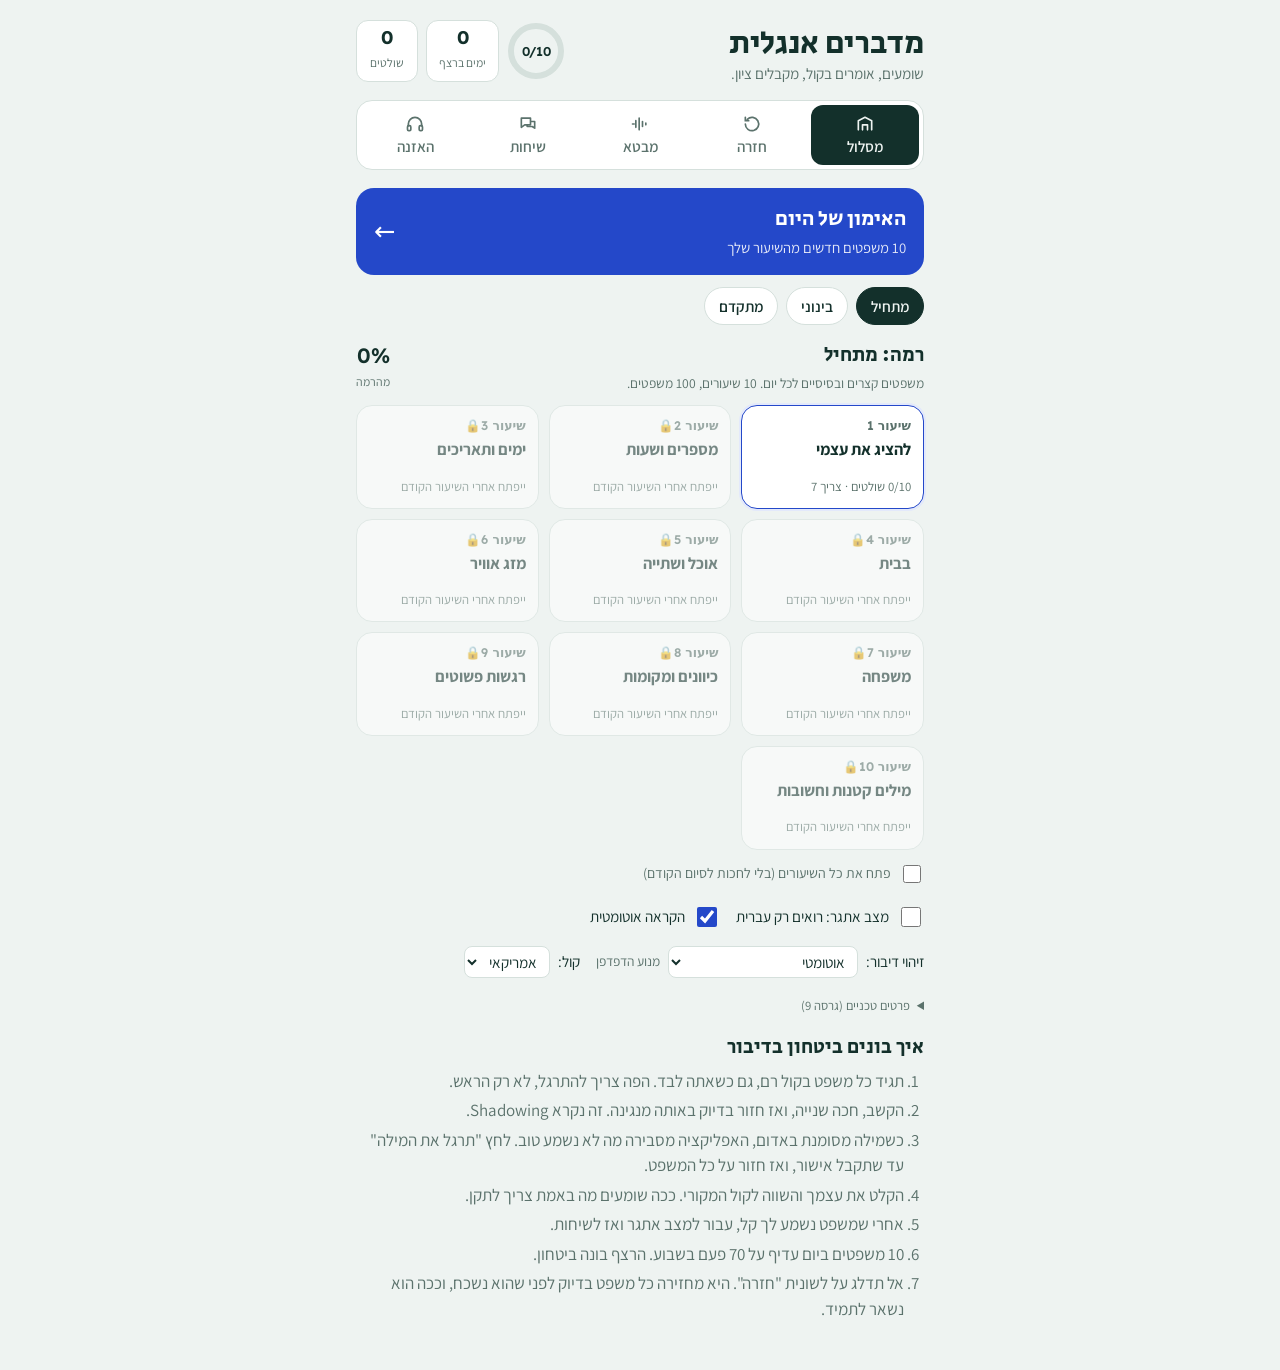
==== commit 23f6281a: "גרסה 9: מנוע זיהוי יציב שמקליט ישירות ומזהה במכשיר (פותר את התקיעה באייפון) Co-Authored-By: Claude O" ====
--- a/index.html
+++ b/index.html
@@ -6,7 +6,7 @@
 <title>מדברים אנגלית</title>
 <link rel="preconnect" href="https://fonts.googleapis.com">
 <link rel="stylesheet" href="https://fonts.googleapis.com/css2?family=Assistant:wght@400;600;700&family=Lexend:wght@400;500;600&family=Secular+One&display=swap">
-<link rel="stylesheet" href="css/style.css?v=8">
+<link rel="stylesheet" href="css/style.css?v=9">
 </head>
 <body>
 <div class="wrap">
@@ -216,12 +216,13 @@
   <div class="toggles">
     <label><input type="checkbox" id="challenge"> מצב אתגר: רואים רק עברית</label>
     <label><input type="checkbox" id="autoplay" checked> הקראה אוטומטית</label>
+    <label>זיהוי דיבור: <select id="engineSel"><option value="auto">אוטומטי</option><option value="local">מנוע יציב (מומלץ לאייפון)</option><option value="browser">מנוע הדפדפן (מהיר, לכרום)</option></select> <span class="hint" id="engineStat"></span></label>
     <label>קול: <select id="voiceSel"><option value="us">אמריקאי</option><option value="gb">בריטי</option></select></label>
   </div>
 
   <div class="note" id="micNote" hidden></div>
 
-  <details class="debug"><summary>פרטים טכניים (גרסה 8)</summary><pre id="debugLog">עוד לא היו האזנות.</pre></details>
+  <details class="debug"><summary>פרטים טכניים (גרסה 9)</summary><pre id="debugLog">עוד לא היו האזנות.</pre></details>
 
   <section class="coach">
     <h2>איך בונים ביטחון בדיבור</h2>
@@ -236,8 +237,9 @@
     </ol>
   </section>
 </div>
-<script src="js/data.js?v=8"></script>
-<script src="js/course.js?v=8"></script>
-<script src="js/app.js?v=8"></script>
+<script src="js/data.js?v=9"></script>
+<script src="js/course.js?v=9"></script>
+<script src="js/recorder.js?v=9"></script>
+<script src="js/app.js?v=9"></script>
 </body>
 </html>
